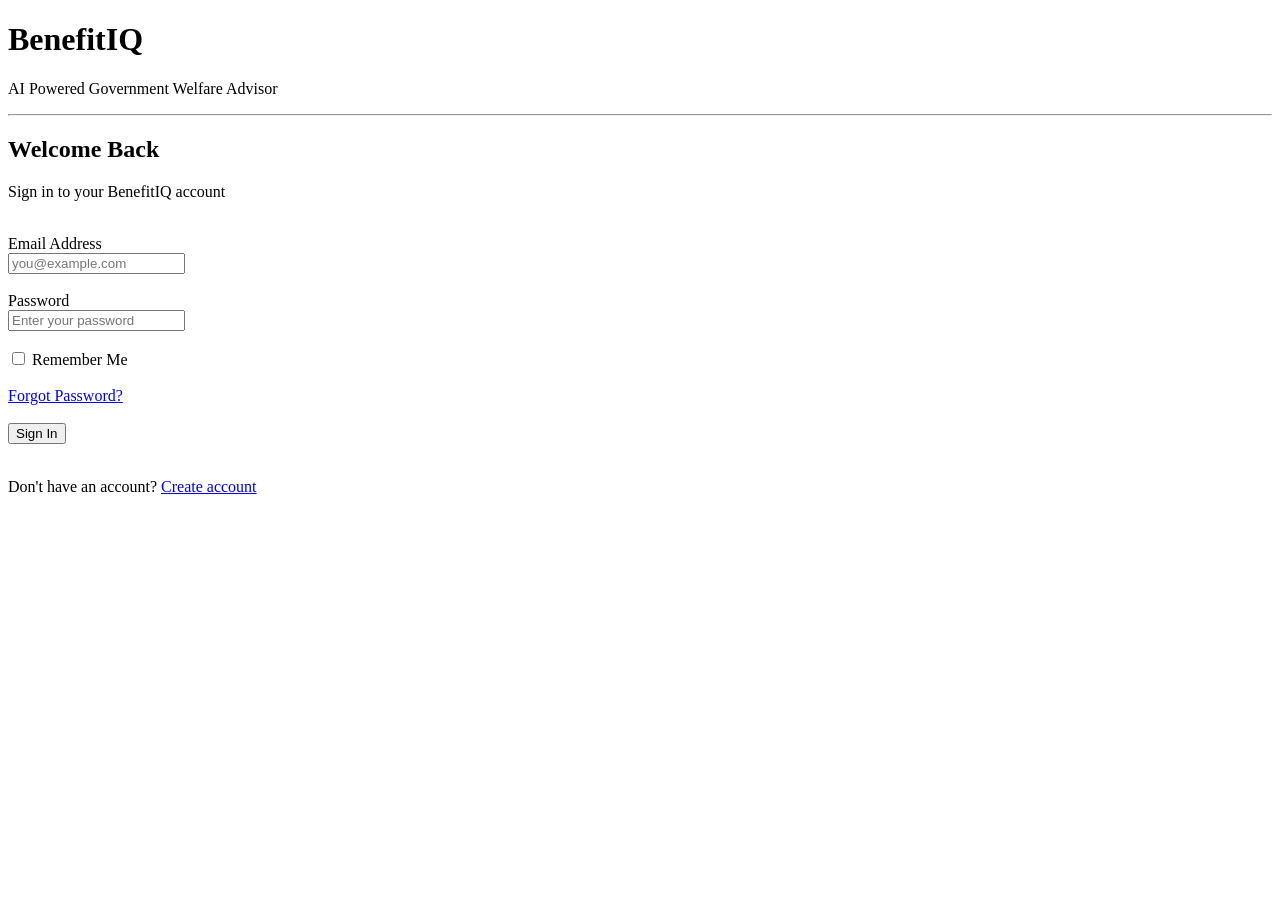
==== login.html @ 64695372 "Add files via upload" ====
<!DOCTYPE html>
<html lang="en">
<head>
  <meta charset="UTF-8" />
  <title>BenefitIQ - Login</title>
</head>
<body>
  <h1>BenefitIQ</h1>
  <p>AI Powered Government Welfare Advisor</p>
  <hr>
  <h2>Welcome Back</h2>
  <p>Sign in to your BenefitIQ account</p>
<section id="container"> 
  <form>
    <br>
    <label for="email">Email Address</label>
    <br>
    <input type="email" id="email" name="email" placeholder="you@example.com" required />
    <br><br>
    <label for="password">Password</label>
    <br>
    <input type="password" id="password" name="password" placeholder="Enter your password" required />
    <br><br>
    <input type="checkbox" name="remember_me" id="remember_me" />
    <label for="remember_me">Remember Me</label>
    <br><br>
    <a href="Forgot Password.html">Forgot Password?</a>
    <br><br>
    <button type="submit">Sign In</button>
    <br><br>
    <p>Don't have an account? <a href="register.html">Create account</a></p>
  </form>
</section>
</body>
</html>
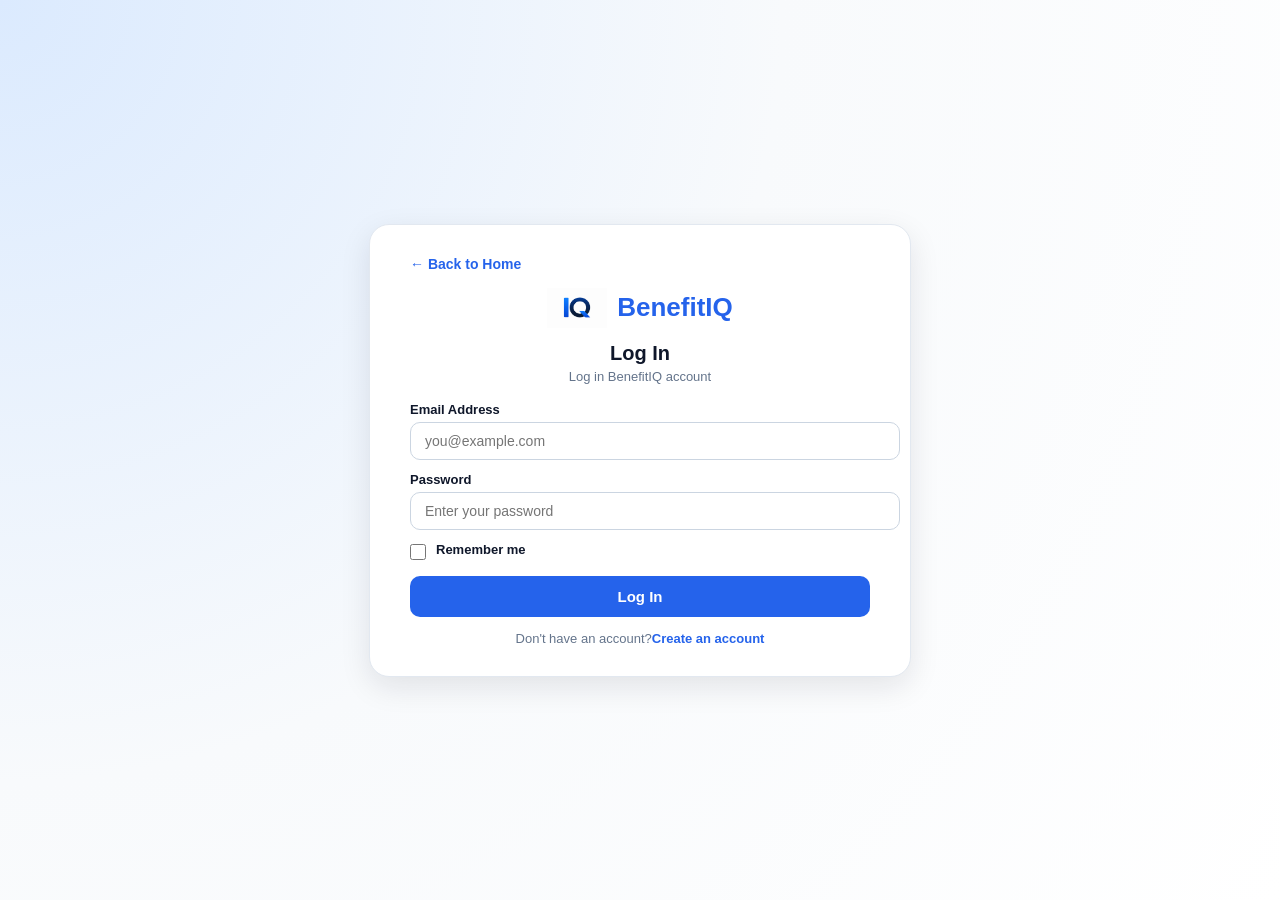
==== commit f0a28517: "Update login.html" ====
--- a/login.html
+++ b/login.html
@@ -2,34 +2,46 @@
 <html lang="en">
 <head>
   <meta charset="UTF-8" />
-  <title>BenefitIQ - Login</title>
+  <title>BenefitIQ - Register</title>
+  <meta name="viewport" content="width=device-width, initial-scale=1.0">
+  <link rel="stylesheet" href="style.css">
+  <style>
+    *{
+      margin: 0;
+      padding: 0;
+    }</style>
 </head>
-<body>
-  <h1>BenefitIQ</h1>
-  <p>AI Powered Government Welfare Advisor</p>
-  <hr>
-  <h2>Welcome Back</h2>
-  <p>Sign in to your BenefitIQ account</p>
-<section id="container"> 
-  <form>
-    <br>
-    <label for="email">Email Address</label>
-    <br>
-    <input type="email" id="email" name="email" placeholder="you@example.com" required />
-    <br><br>
-    <label for="password">Password</label>
-    <br>
-    <input type="password" id="password" name="password" placeholder="Enter your password" required />
-    <br><br>
-    <input type="checkbox" name="remember_me" id="remember_me" />
-    <label for="remember_me">Remember Me</label>
-    <br><br>
-    <a href="Forgot Password.html">Forgot Password?</a>
-    <br><br>
-    <button type="submit">Sign In</button>
-    <br><br>
-    <p>Don't have an account? <a href="register.html">Create account</a></p>
-  </form>
-</section>
+<body id="regpage">
+  <div class="box">
+    <a href="index.html" class="back">← Back to Home</a>
+    <div class="logo">
+      <img src="images//logo.png"/>
+      <h1>BenefitIQ</h1>
+    </div>
+    <h2>Log In</h2>
+    <p>Log in BenefitIQ account</p>
+    <form id="form">
+      <label for="email">Email Address</label>
+      <input
+        type="email"
+        id="email"
+        name="email"
+        placeholder="you@example.com"
+        required/>
+      <label for="password">Password</label>
+      <input
+        type="password"
+        id="password"
+        name="password"
+        placeholder="Enter your password"
+        required/>
+      <div class="checkbox">
+        <input type="checkbox" id="terms" required />
+        <label for="terms">Remember me</label>
+      </div>
+      <button type="submit">Log In</button>
+      <p class="bottom-text">Don't have an account?<a href="register.html"><span>Create an account</span></a></p>
+    </form>
+  </div>
 </body>
-</html>+</html>
--- a/style.css
+++ b/style.css
@@ -0,0 +1,549 @@
+body{
+    margin:0;
+    padding:0;
+    font-family:Arial,sans-serif;
+    background-color:#F8FAFC;
+    color:#111827;}
+
+header{
+    display:flex;
+    justify-content:space-between;
+    align-items:center;
+    background-color:#FFFFFF;
+    padding:20px 80px;
+    border-bottom:1px solid #E5E7EB;
+    position:sticky;
+    top:0;}
+
+header h1{
+    display:flex;
+    align-items:center;
+    margin:0;
+    font-size:32px;
+    font-weight:700;
+    color:#2563EB;
+    cursor:pointer;
+    gap:10px;}
+
+nav{
+    display:flex;
+    align-items:center;
+    gap:30px;}
+
+nav a{
+    text-decoration:none;
+    color:#374151;
+    font-size:16px;
+    font-weight:600;
+    transition:0.3s;}
+
+nav a:hover{
+    color:#2563EB;}
+
+.btn{
+    background-color:#2563EB;
+    color:white;
+    padding:10px 22px;
+    border-radius:8px;
+    transition:0.3s;}
+
+.btn:hover{
+    background-color:#1D4ED8;
+    color:white;}
+
+#hero{
+    display:flex;
+    justify-content:space-between;
+    align-items:center;
+    padding:80px;}
+
+.bt{
+    background-color:#2563EB;
+    color:white;
+    padding:14px 28px;
+    border:none;
+    border-radius:10px;
+    font-size:16px;
+    font-weight:600;
+    cursor:pointer;
+    transition:0.3s;}
+
+.bt:hover{
+    transform:translateY(-8px);
+    background-color:#1D4ED8;
+    color:white;}
+
+.badge{
+    display:inline-block;
+    background-color:#2563EB;
+    color:white;
+    padding:5px 10px;
+    border-radius:50px;
+    font-size:14px;
+    font-weight:600;
+    margin-bottom:20px;}
+
+.hero-left{
+    width:50%;}
+
+.hero-right{
+    flex:1;
+    display:flex;
+    justify-content:center;
+    align-items:center;}
+
+.hero-right img{
+    width:100%;
+    max-width:550px;
+    height:auto;}
+
+.hero-title{
+    color:#111827;
+    font-size:60px;
+    font-weight:700;
+    margin:20px 0;
+    line-height:1.2;}
+
+.hero-title span{
+    color:#2563EB;}
+
+.hero-description{
+    font-size:18px;
+    color:#6B7280;
+    line-height:1.6;
+    max-width:550px;
+    margin-bottom:30px;}
+
+.hero-buttons{
+    display:flex;
+    gap:20px;}
+
+
+.bt1{
+    color:black;
+    padding:14px 28px;
+    border:none;
+    border-radius:10px;
+    font-size:16px;
+    font-weight:600;
+    cursor:pointer;
+    transition:0.3s;}
+
+.bt1:hover{
+    transform:translateY(-8px);
+    background-color:#1D4ED8;
+    color:white;}
+
+#card{
+    display:flex;
+    gap:30px;
+    padding:20px 20px;
+    margin:30px 30px;}
+
+#card h3{
+    color:black;}
+    
+.card1{
+    flex:1;
+    background:#DBEAFE;
+    color:#1D4ED8;
+    border:1px solid #E5E7EB;
+    border-radius:20px;
+    padding:30px;
+    text-align:center;
+    box-shadow:0 8px 20px rgba(0,0,0,0.08);}
+
+.card2{
+    flex:1;
+    background:#DCFCE7;
+    color:#15803D;
+    border:1px solid #E5E7EB;
+    border-radius:20px;
+    padding:30px;
+    text-align:center;
+    box-shadow:0 8px 20px rgba(0,0,0,0.08);}
+
+.card3{
+    flex:1;
+    background:#FFEDD5;
+    color:#EA580C;
+    border:1px solid #E5E7EB;
+    border-radius:20px;
+    padding:30px;
+    text-align:center;
+    box-shadow:0 8px 20px rgba(0,0,0,0.08);}
+
+.card4{
+    flex:1;
+    background:#F3E8FF;
+    color:#7E22CE;
+    border:1px solid #E5E7EB;
+    border-radius:20px;
+    padding:30px;
+    text-align:center;
+    box-shadow:0 8px 20px rgba(0,0,0,0.08);}
+
+#features{
+    background:#FFFFFF;
+    padding:80px;}
+
+.ft h2{
+    background-color: #111827;
+    display:inline-block;
+    padding: 10px;
+    border-radius: 20px;
+    color:white;}
+
+#features h1{
+    color:#111827;}
+
+.container{
+    display:flex;
+    gap:20px;}
+
+.container2{
+    display:flex;
+    gap:20px;}
+
+.top h3{
+    color:black;}
+.bottom h3{
+    color:black;}
+
+.top{ 
+    flex:1;
+    background:#FFFFFF;
+    color:#6B7280;
+    align-items:center;
+    text-align:center;
+    justify-content:space-between;
+    border-radius: 10px;
+    box-shadow:
+    0 2px 8px rgba(0,0,0,0.05),0 8px 24px rgba(0,0,0,0.08);
+    margin: 20px 10px;
+    padding: 15px 20px;
+    transition:.3s;}
+
+.top p{
+    color:#6B7280}
+
+.top img{
+    background:#DBEAFE;
+    padding: 10px;
+    border-radius:12px;}
+
+.top:hover{
+    transform:translateY(-8px);
+    border-color:#93C5FD;
+    box-shadow:
+        0 8px 18px rgba(37,99,235,.10),
+        0 18px 40px rgba(15,23,42,.12);}
+
+.bottom{ 
+    flex:1;
+    background:#FFFFFF;
+    color:#6B7280;
+    align-items:center;
+    text-align:center;
+    justify-content:space-between;
+    box-shadow: 0 2px 8px rgba(0,0,0,0.05),0 8px 24px rgba(0,0,0,0.08);
+    border-radius:10px;
+    margin : 20px 10px;
+    padding : 15px 20px;
+    transition:.3s;}
+
+.bottom img{
+    background:#DBEAFE;
+    padding: 10px;
+    border-radius:12px;}
+
+.bottom:hover{
+    transform:translateY(-8px);
+    border-color:#93C5FD;
+    box-shadow:
+        0 8px 18px rgba(37,99,235,.10),
+        0 18px 40px rgba(15,23,42,.12);}
+
+#process{
+    background-color:#F8FAFC;}
+
+.process h3{
+    color:#0F172A;
+    font-size:22px;
+    font-weight:700;
+    margin-bottom:15px;}
+
+.process p{
+    color:#64748B;
+    line-height:1.7;
+    font-size:16px;}
+
+#process h2{
+    background:#EFF6FF;
+    color:#2563EB;
+    font-size:14px;
+    font-weight:600;
+    display: inline-block;
+    padding:10px 10px;
+    border-radius:20px;
+    margin:30px;
+    margin-bottom:0px;}
+
+#process h1{
+    color:#0F172A;
+    font-size:40px;
+    font-weight:800;}
+
+.proc{
+    display: flex;
+    gap:20px;
+    padding:20px;}
+
+.number{
+    width:55px;
+    height:55px;
+    background:#2563EB;
+    color:white;
+    border-radius:50%;
+    display:flex;
+    justify-content:center;
+    align-items:center;
+    font-size:22px;
+    font-weight:700;
+    margin:0 auto 20px;
+    box-shadow:0 8px 20px rgba(37,99,235,.25);}
+
+.process{
+    flex:1;
+    background:#FFFFFF;
+    padding:35px 25px;
+    border:1.5px solid #D6E4F0;
+    border-radius:20px;
+    text-align:center;
+    box-shadow:
+        0 4px 10px rgba(15,23,42,.05),
+        0 12px 28px rgba(15,23,42,.08);
+    transition:.3s;}
+
+.process:hover{
+    transform:translateY(-8px);
+    border-color:#93C5FD;
+    box-shadow:
+        0 8px 18px rgba(37,99,235,.10),
+        0 18px 40px rgba(15,23,42,.12);}
+
+.str{
+    display:flex;
+    gap:20px;
+    padding:20px;}
+
+.story p{
+    color:#475569;
+    font-size:16px;
+    line-height:1.8;}
+
+.story h3{
+    color:#0F172A;
+    font-size:20px;
+    font-weight:700;
+    margin-top:20px;}
+
+.story{
+    flex:1;
+    background:#FFFFFF;
+    padding:35px 25px;
+    border-radius:18px;
+    border-left:5px solid #2563EB;
+    text-align:left;
+    box-shadow:
+        0 4px 12px rgba(15,23,42,.06),
+        0 12px 28px rgba(15,23,42,.10);
+    transition:.3s;}
+
+.story:hover{
+    transform:translateY(-8px);}
+
+.cta{
+    background:linear-gradient(135deg,#2563EB,#1D4ED8);
+    color:white;
+    text-align:center;
+    padding:80px 20px;}
+
+.cta h1{
+    font-size:48px;
+    margin-bottom:15px;}
+
+.cta h3{
+    color:#DBEAFE;
+    font-weight:400;
+    margin-bottom:35px;}
+
+.bt2{
+    background:white;
+    color:#2563EB;
+    padding:16px 32px;
+    border:none;
+    border-radius:12px;
+    font-size:18px;
+    font-weight:700;
+    cursor:pointer;
+    transition:.3s;}
+
+
+.bt2:hover{
+    transform:translateY(-5px);
+    background:#EFF6FF;}
+
+.foot{
+    background:#0F172A;
+    color:white;
+    padding:30px 80px;
+    display:flex;
+    justify-content:space-between;
+    align-items:center;}
+
+.cont{
+    display:flex;
+    gap:30px;}
+
+.foot p{
+    color:#CBD5E1;
+    margin:0;}
+
+.foot a{
+    color:#CBD5E1;
+    text-decoration:none;
+    transition:.3s;}
+
+.foot a:hover{
+    color:white;}
+
+#regpage{
+      display: flex;
+      font-family: Arial, sans-serif;
+      background: radial-gradient(circle at top left, #DBEAFE, #F8FAFC, #FFFFFF);
+      justify-content: center;
+      align-items: center;
+      min-height: 100vh;}
+.box{
+    width:460px;
+    justify-content: center;
+    align-items: center;
+    background-color: white;
+    border: 1px solid #E2E8F0;
+    border-radius:20px;
+    padding: 30px 40px;
+    box-shadow: 0 10px 30px rgba(15, 23, 42, .10);}
+
+.back{
+      text-decoration: none;
+      color: #2563EB;
+      font-size: 14px;
+      font-weight: 600;
+      display: inline-block;
+      margin-bottom: 16px;}
+
+.back:hover {
+      color: #1D4ED8;
+      text-decoration:underline;}
+      
+.logo {
+      display: flex;
+      justify-content: center;
+      align-items: center;
+      gap: 10px;
+      margin-bottom: 14px;}
+
+.logo img {
+      width: 60px;
+      height: 40px;}
+
+.logo h1 {
+      font-size: 26px;
+      font-weight: 700;
+      color: #2563EB;}
+
+
+
+.box h2 {
+      text-align: center;
+      font-size: 20px;
+      color: #0F172A;
+      margin-bottom: 4px;}
+
+.box > p {
+      text-align: center;
+      color: #64748B;
+      font-size: 13px;
+      margin-bottom: 18px;}   
+
+#form label{
+      display:block;
+      margin-bottom: 5px;
+      font-size: 13px;
+      font-weight: 600;
+      color: #0F172A;}
+
+#form input[type="text"],
+#form input[type="email"],
+#form input[type="password"]{
+      width: 100%;
+      padding: 10px 14px;
+      border: 1px solid #CBD5E1;
+      border-radius: 10px;
+      font-size: 14px;
+      margin-bottom: 12px;}
+      
+#form input:focus {
+      outline: none;
+      border-color: #2563EB;
+      box-shadow: 0 0 0 3px rgba(37, 99, 235, .12);}  
+      
+.checkbox {
+      display: flex;
+      align-items: center;
+      gap: 10px;
+      margin-bottom: 14px;}
+
+    .checkbox input {
+      width: 16px;
+      height: 16px;
+      margin:0;
+      flex-shrink: 0;}
+
+    .checkbox label {
+      margin: 0;
+      font-size: 13px;
+      font-weight: 500;
+      color: #0F172A;}
+
+#form button{
+      width: 100%;
+      padding: 12px;
+      background: #2563EB;
+      color: white;
+      border: none;
+      border-radius: 10px;
+      font-size: 15px;
+      font-weight: 600;
+      cursor: pointer;
+      transition: .3s;}    
+
+#form button:hover {
+      background: #1D4ED8;}
+
+#form .bottom-text {
+      text-align: center;
+      margin-top: 14px;
+      font-size: 13px;
+      color: #64748B;}
+
+#form .bottom-text a {
+      text-decoration: none;}
+
+#form .bottom-text span {
+      color: #2563EB;
+      font-weight: 600;}
+
+#form .bottom-text span:hover {
+      text-decoration: underline;}    
